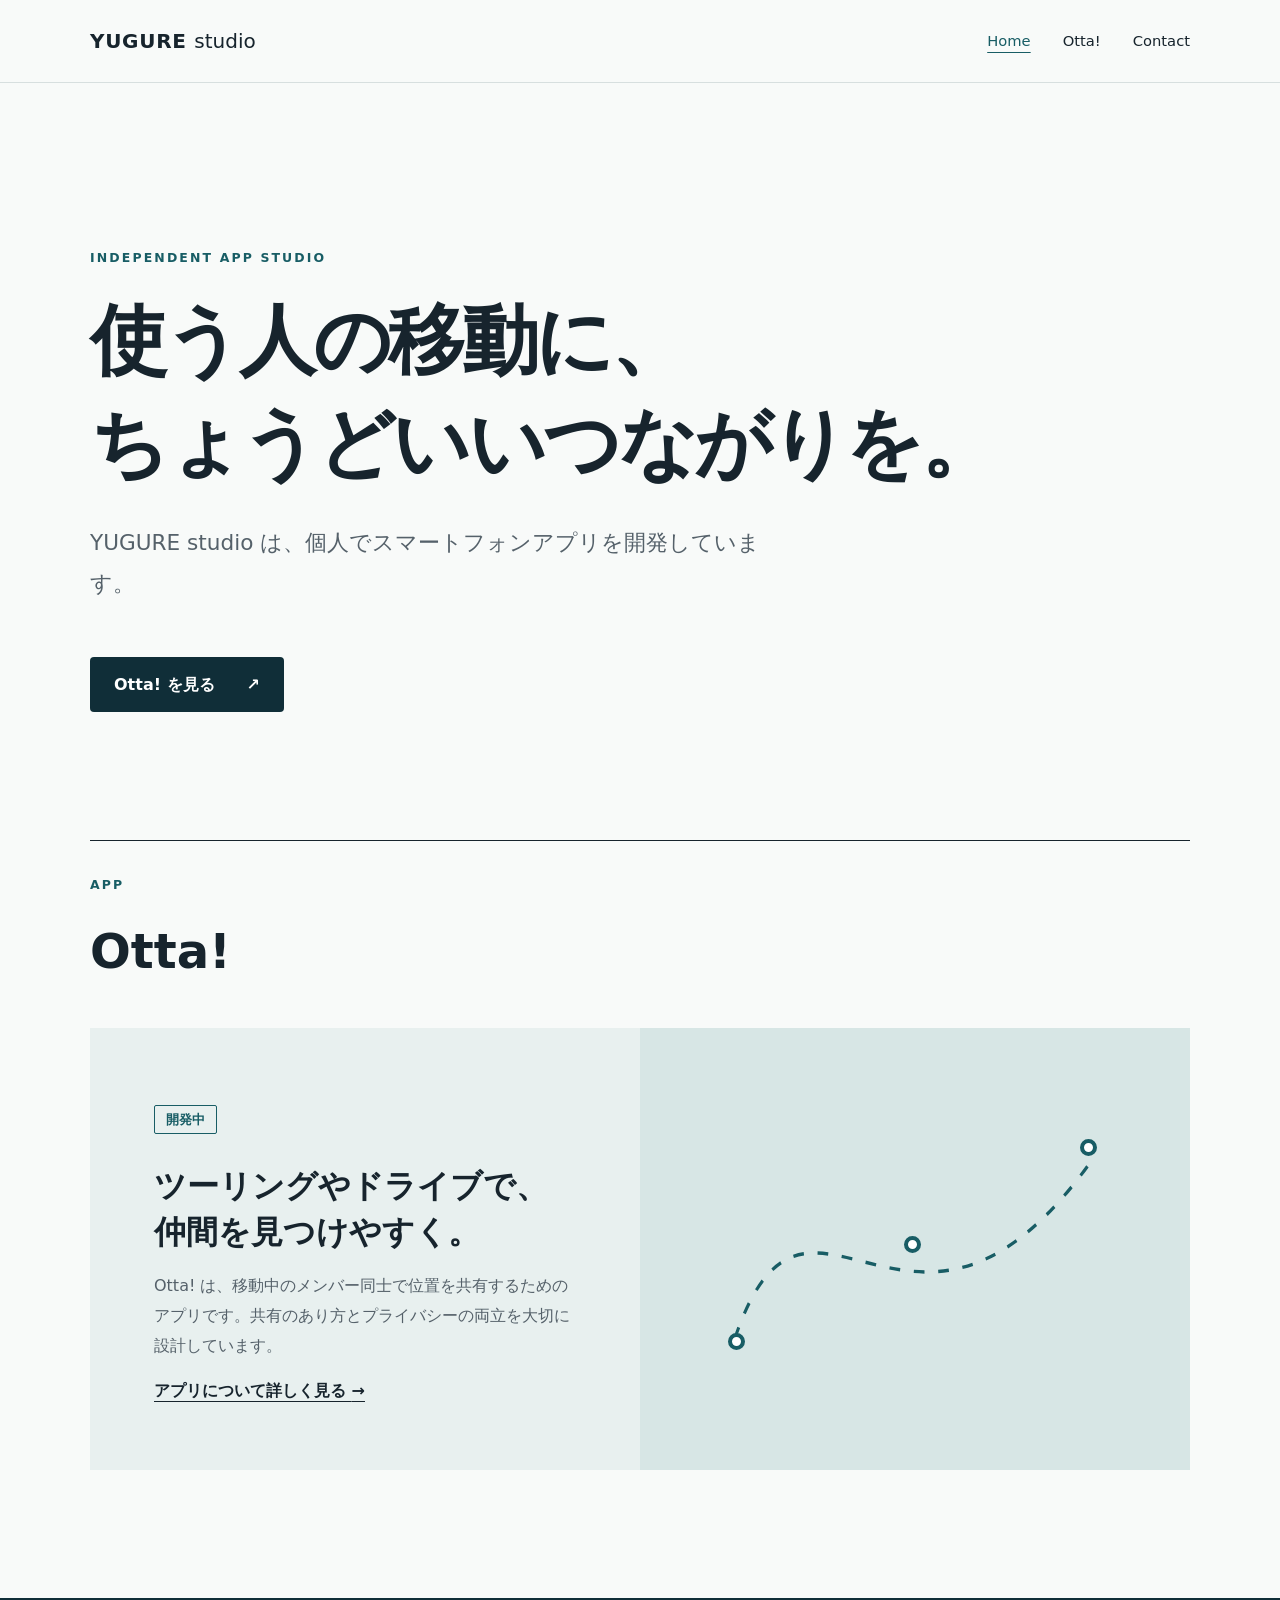
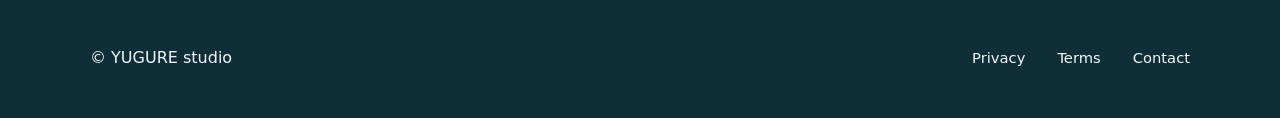
==== index.html @ 0eb9c35b "Add files via upload" ====
<!doctype html>
<html lang="ja"><head><meta charset="utf-8"><meta name="viewport" content="width=device-width, initial-scale=1"><meta name="description" content="YUGURE studio の公式サイト。開発中のアプリ Otta! を紹介します。"><title>YUGURE studio</title><link rel="icon" type="image/svg+xml" href="assets/favicon.svg"><link rel="stylesheet" href="assets/style.css"></head>
<body><a class="skip" href="#main">本文へ移動</a><header class="site-header"><div class="wrap header-inner"><a class="brand" href="./">YUGURE <span>studio</span></a><nav aria-label="メインメニュー"><a aria-current="page" href="./">Home</a><a href="apps/otta/">Otta!</a><a href="contact/">Contact</a></nav></div></header>
<main id="main"><section class="hero wrap"><p class="eyebrow">INDEPENDENT APP STUDIO</p><h1>使う人の移動に、<br>ちょうどいいつながりを。</h1><p class="lead">YUGURE studio は、個人でスマートフォンアプリを開発しています。</p><a class="button" href="apps/otta/">Otta! を見る <span aria-hidden="true">↗</span></a></section><section class="wrap section"><div class="section-heading"><p class="eyebrow">APP</p><h2>Otta!</h2></div><div class="feature"><div><p class="tag">開発中</p><h3>ツーリングやドライブで、仲間を見つけやすく。</h3><p>Otta! は、移動中のメンバー同士で位置を共有するためのアプリです。共有のあり方とプライバシーの両立を大切に設計しています。</p><a class="text-link" href="apps/otta/">アプリについて詳しく見る <span aria-hidden="true">→</span></a></div><div class="motif" aria-hidden="true"><span class="route-dot one"></span><span class="route-dot two"></span><span class="route-dot three"></span><svg viewBox="0 0 360 260" preserveAspectRatio="none"><path d="M62 183 C110 55 178 230 298 75"/></svg></div></div></section></main>
<footer class="footer"><div class="wrap footer-inner"><span>© YUGURE studio</span><div><a href="apps/otta/privacy/">Privacy</a><a href="apps/otta/terms/">Terms</a><a href="contact/">Contact</a></div></div></footer></body></html>
---- assets/style.css ----
:root{color-scheme:light;--ink:#17242d;--muted:#55616a;--line:#d7dfdf;--paper:#f8faf9;--accent:#185d65;--dark:#102e38}*{box-sizing:border-box}html{scroll-behavior:smooth}body{margin:0;background:var(--paper);color:var(--ink);font-family:system-ui,-apple-system,"Yu Gothic",Meiryo,sans-serif;font-size:1rem;line-height:1.85}a{color:inherit}a:focus-visible{outline:3px solid #f2a651;outline-offset:4px}.wrap{width:min(100% - 3rem,1100px);margin-inline:auto}.skip{position:absolute;left:1rem;top:-5rem;background:#fff;padding:.5rem 1rem;z-index:10}.skip:focus{top:1rem}.site-header{border-bottom:1px solid var(--line);background:rgba(248,250,249,.96)}.header-inner{min-height:82px;display:flex;align-items:center;justify-content:space-between;gap:2rem}.brand{text-decoration:none;font-size:1.25rem;font-weight:800;letter-spacing:.035em;white-space:nowrap}.brand span{font-weight:400;letter-spacing:0}.site-header nav,.footer-inner>div{display:flex;gap:clamp(.8rem,3vw,2rem);align-items:center}.site-header nav a,.footer a{text-decoration:none;font-size:.92rem}.site-header nav a:hover,.site-header nav a[aria-current],.footer a:hover{color:var(--accent);text-decoration:underline;text-underline-offset:.4em}.hero{padding-block:clamp(5rem,12vw,10rem) clamp(5rem,10vw,8rem)}.eyebrow{color:var(--accent);font-size:.78rem;font-weight:800;letter-spacing:.17em;line-height:1.5}.hero h1{font-size:clamp(2.35rem,6vw,5rem);line-height:1.35;letter-spacing:-.045em;margin:1.3rem 0 1.6rem}.lead,.page-lead{font-size:clamp(1.05rem,2vw,1.35rem);line-height:1.9;color:var(--muted);max-width:42rem}.button{display:inline-flex;align-items:center;gap:2rem;margin-top:2rem;padding:.8rem 1.5rem;background:var(--dark);color:white;text-decoration:none;font-weight:700;border-radius:4px}.button:hover{background:var(--accent)}.section{padding-bottom:clamp(5rem,10vw,9rem)}.section-heading{border-top:1px solid var(--ink);padding-top:1.4rem}.section-heading h2{font-size:clamp(2rem,4vw,3rem);margin:.2rem 0 2rem}.feature{display:grid;grid-template-columns:1fr 1fr;background:#e8f0ef;min-height:340px}.feature>div:first-child{padding:clamp(1.5rem,5vw,4rem)}.feature h3{font-size:clamp(1.4rem,2.5vw,2rem);line-height:1.45;margin:1rem 0}.feature p:not(.tag){color:var(--muted);max-width:34rem}.tag{display:inline-block;border:1px solid var(--accent);color:var(--accent);border-radius:2px;padding:.1rem .7rem;font-size:.8rem;font-weight:700}.text-link{font-weight:700;text-underline-offset:.3em}.motif{position:relative;overflow:hidden;background:#d7e6e5}.motif svg{position:absolute;inset:0;width:100%;height:100%;fill:none;stroke:var(--accent);stroke-width:2;stroke-dasharray:7 9}.route-dot{position:absolute;width:17px;height:17px;border:4px solid var(--accent);border-radius:50%;background:#fff;z-index:1}.route-dot.one{left:16%;top:69%}.route-dot.two{left:48%;top:47%}.route-dot.three{left:80%;top:25%}.page{padding-block:clamp(4rem,9vw,7rem) clamp(6rem,12vw,9rem);min-height:65vh}.page h1{font-size:clamp(2.3rem,5.5vw,4.5rem);line-height:1.3;letter-spacing:-.04em;margin:1rem 0}.rule{border-top:1px solid var(--ink);margin:4rem 0 0}.content-grid{display:grid;grid-template-columns:minmax(180px,1fr) minmax(0,2fr);gap:2rem;border-bottom:1px solid var(--line);padding:2.3rem 0}.content-grid h2,.legal h2{font-size:1.25rem;line-height:1.5;margin:0}.content-grid p:first-child{margin-top:0}.content-grid p:last-child{margin-bottom:0}.link-list{display:grid}.link-list a{display:flex;justify-content:space-between;border-bottom:1px solid var(--line);padding:.55rem 0;text-decoration:none;font-weight:700}.link-list a:first-child{padding-top:0}.link-list a:hover{color:var(--accent)}.legal{max-width:850px}.legal .page-lead{margin-bottom:2.5rem}.notice{border-left:4px solid var(--accent);padding:1.2rem 1.5rem;background:#e8f0ef;margin:2.5rem 0 4rem}.notice p{margin:.35rem 0 0}.legal section{border-top:1px solid var(--line);padding:2rem 0}.legal section p{color:var(--muted);margin:.8rem 0 0}.legal section a{text-underline-offset:.25em}.back{margin-top:3rem}.footer{background:var(--dark);color:#f1f7f6}.footer-inner{min-height:120px;display:flex;justify-content:space-between;align-items:center;gap:1.5rem}.footer a:hover{color:#a9dddd}@media(max-width:700px){.wrap{width:min(100% - 2rem,1100px)}.header-inner{min-height:72px;align-items:flex-start;flex-direction:column;justify-content:center;gap:.4rem;padding-block:.75rem}.site-header nav{gap:1.25rem}.feature,.content-grid{grid-template-columns:1fr}.motif{min-height:220px}.content-grid{gap:.8rem}.footer-inner{padding-block:2rem;align-items:flex-start;flex-direction:column;min-height:0}.hero{padding-top:5rem}}@media(prefers-reduced-motion:reduce){html{scroll-behavior:auto}}
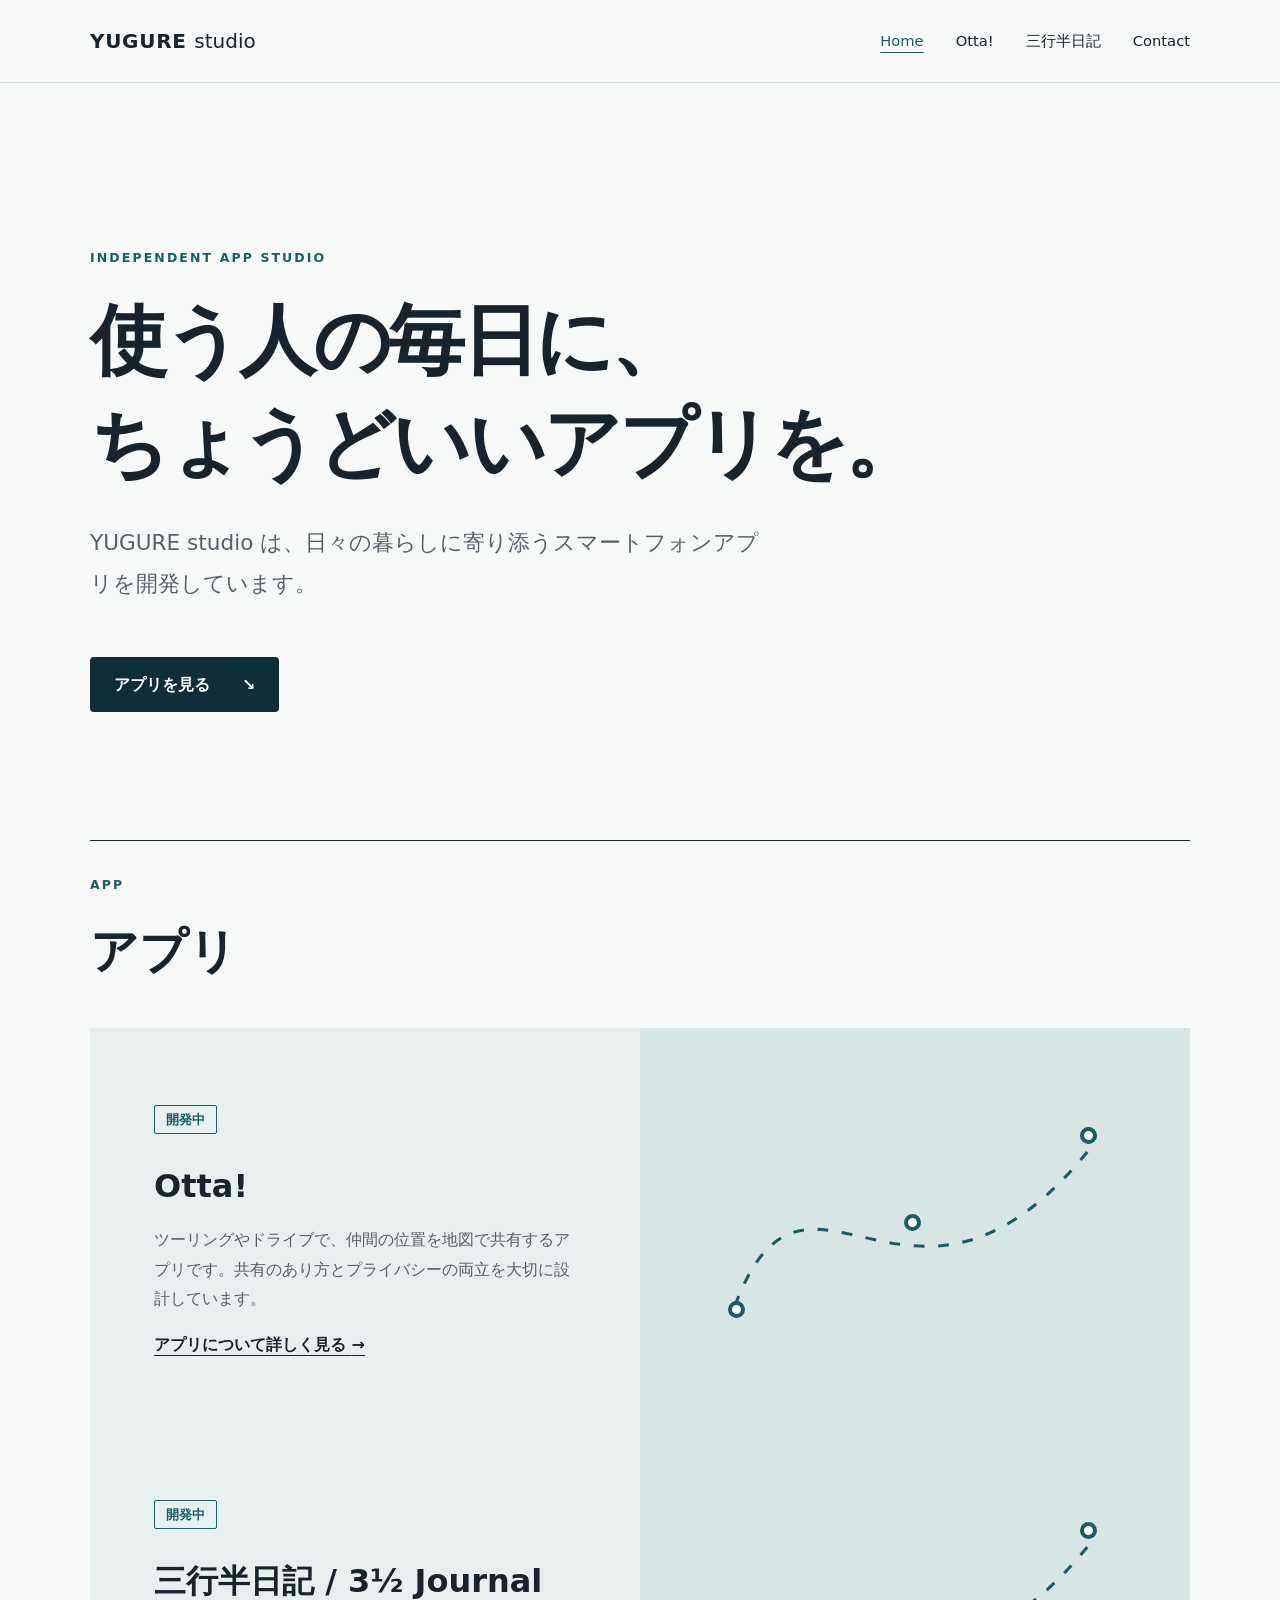
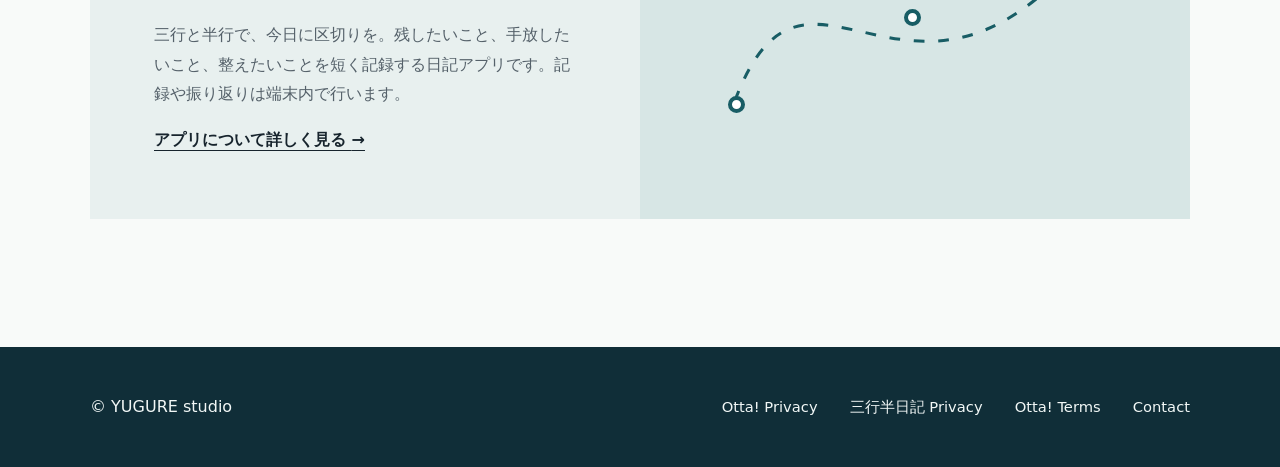
==== commit 34dde6b4: "Revise index.html content and add new app section Updated the description of the YUGURE studio websi" ====
--- a/index.html
+++ b/index.html
@@ -1,5 +1,9 @@
 <!doctype html>
-<html lang="ja"><head><meta charset="utf-8"><meta name="viewport" content="width=device-width, initial-scale=1"><meta name="description" content="YUGURE studio の公式サイト。開発中のアプリ Otta! を紹介します。"><title>YUGURE studio</title><link rel="icon" type="image/svg+xml" href="assets/favicon.svg"><link rel="stylesheet" href="assets/style.css"></head>
-<body><a class="skip" href="#main">本文へ移動</a><header class="site-header"><div class="wrap header-inner"><a class="brand" href="./">YUGURE <span>studio</span></a><nav aria-label="メインメニュー"><a aria-current="page" href="./">Home</a><a href="apps/otta/">Otta!</a><a href="contact/">Contact</a></nav></div></header>
-<main id="main"><section class="hero wrap"><p class="eyebrow">INDEPENDENT APP STUDIO</p><h1>使う人の移動に、<br>ちょうどいいつながりを。</h1><p class="lead">YUGURE studio は、個人でスマートフォンアプリを開発しています。</p><a class="button" href="apps/otta/">Otta! を見る <span aria-hidden="true">↗</span></a></section><section class="wrap section"><div class="section-heading"><p class="eyebrow">APP</p><h2>Otta!</h2></div><div class="feature"><div><p class="tag">開発中</p><h3>ツーリングやドライブで、仲間を見つけやすく。</h3><p>Otta! は、移動中のメンバー同士で位置を共有するためのアプリです。共有のあり方とプライバシーの両立を大切に設計しています。</p><a class="text-link" href="apps/otta/">アプリについて詳しく見る <span aria-hidden="true">→</span></a></div><div class="motif" aria-hidden="true"><span class="route-dot one"></span><span class="route-dot two"></span><span class="route-dot three"></span><svg viewBox="0 0 360 260" preserveAspectRatio="none"><path d="M62 183 C110 55 178 230 298 75"/></svg></div></div></section></main>
-<footer class="footer"><div class="wrap footer-inner"><span>© YUGURE studio</span><div><a href="apps/otta/privacy/">Privacy</a><a href="apps/otta/terms/">Terms</a><a href="contact/">Contact</a></div></div></footer></body></html>
+<html lang="ja">
+<head><meta charset="utf-8"><meta name="viewport" content="width=device-width, initial-scale=1"><meta name="description" content="YUGURE studio が開発するスマートフォンアプリを紹介します。"><title>YUGURE studio</title><link rel="icon" type="image/svg+xml" href="assets/favicon.svg"><link rel="stylesheet" href="assets/style.css"></head>
+<body><a class="skip" href="#main">本文へ移動</a><header class="site-header"><div class="wrap header-inner"><a class="brand" href="./">YUGURE <span>studio</span></a><nav aria-label="メインメニュー"><a aria-current="page" href="./">Home</a><a href="apps/otta/">Otta!</a><a href="apps/mikudari/">三行半日記</a><a href="contact/">Contact</a></nav></div></header>
+<main id="main"><section class="hero wrap"><p class="eyebrow">INDEPENDENT APP STUDIO</p><h1>使う人の毎日に、<br>ちょうどいいアプリを。</h1><p class="lead">YUGURE studio は、日々の暮らしに寄り添うスマートフォンアプリを開発しています。</p><a class="button" href="#apps">アプリを見る <span aria-hidden="true">↘</span></a></section>
+<section id="apps" class="wrap section"><div class="section-heading"><p class="eyebrow">APP</p><h2>アプリ</h2></div>
+<div class="feature"><div><p class="tag">開発中</p><h3>Otta!</h3><p>ツーリングやドライブで、仲間の位置を地図で共有するアプリです。共有のあり方とプライバシーの両立を大切に設計しています。</p><a class="text-link" href="apps/otta/">アプリについて詳しく見る <span aria-hidden="true">→</span></a></div><div class="motif" aria-hidden="true"><span class="route-dot one"></span><span class="route-dot two"></span><span class="route-dot three"></span><svg viewBox="0 0 360 260" preserveAspectRatio="none"><path d="M62 183 C110 55 178 230 298 75"/></svg></div></div>
+<div class="feature"><div><p class="tag">開発中</p><h3>三行半日記 / 3½ Journal</h3><p>三行と半行で、今日に区切りを。残したいこと、手放したいこと、整えたいことを短く記録する日記アプリです。記録や振り返りは端末内で行います。</p><a class="text-link" href="apps/mikudari/">アプリについて詳しく見る <span aria-hidden="true">→</span></a></div><div class="motif" aria-hidden="true"><span class="route-dot one"></span><span class="route-dot two"></span><span class="route-dot three"></span><svg viewBox="0 0 360 260" preserveAspectRatio="none"><path d="M62 183 C110 55 178 230 298 75"/></svg></div></div></section></main>
+<footer class="footer"><div class="wrap footer-inner"><span>© YUGURE studio</span><div><a href="apps/otta/privacy/">Otta! Privacy</a><a href="apps/mikudari/privacy/">三行半日記 Privacy</a><a href="apps/otta/terms/">Otta! Terms</a><a href="contact/">Contact</a></div></div></footer></body></html>
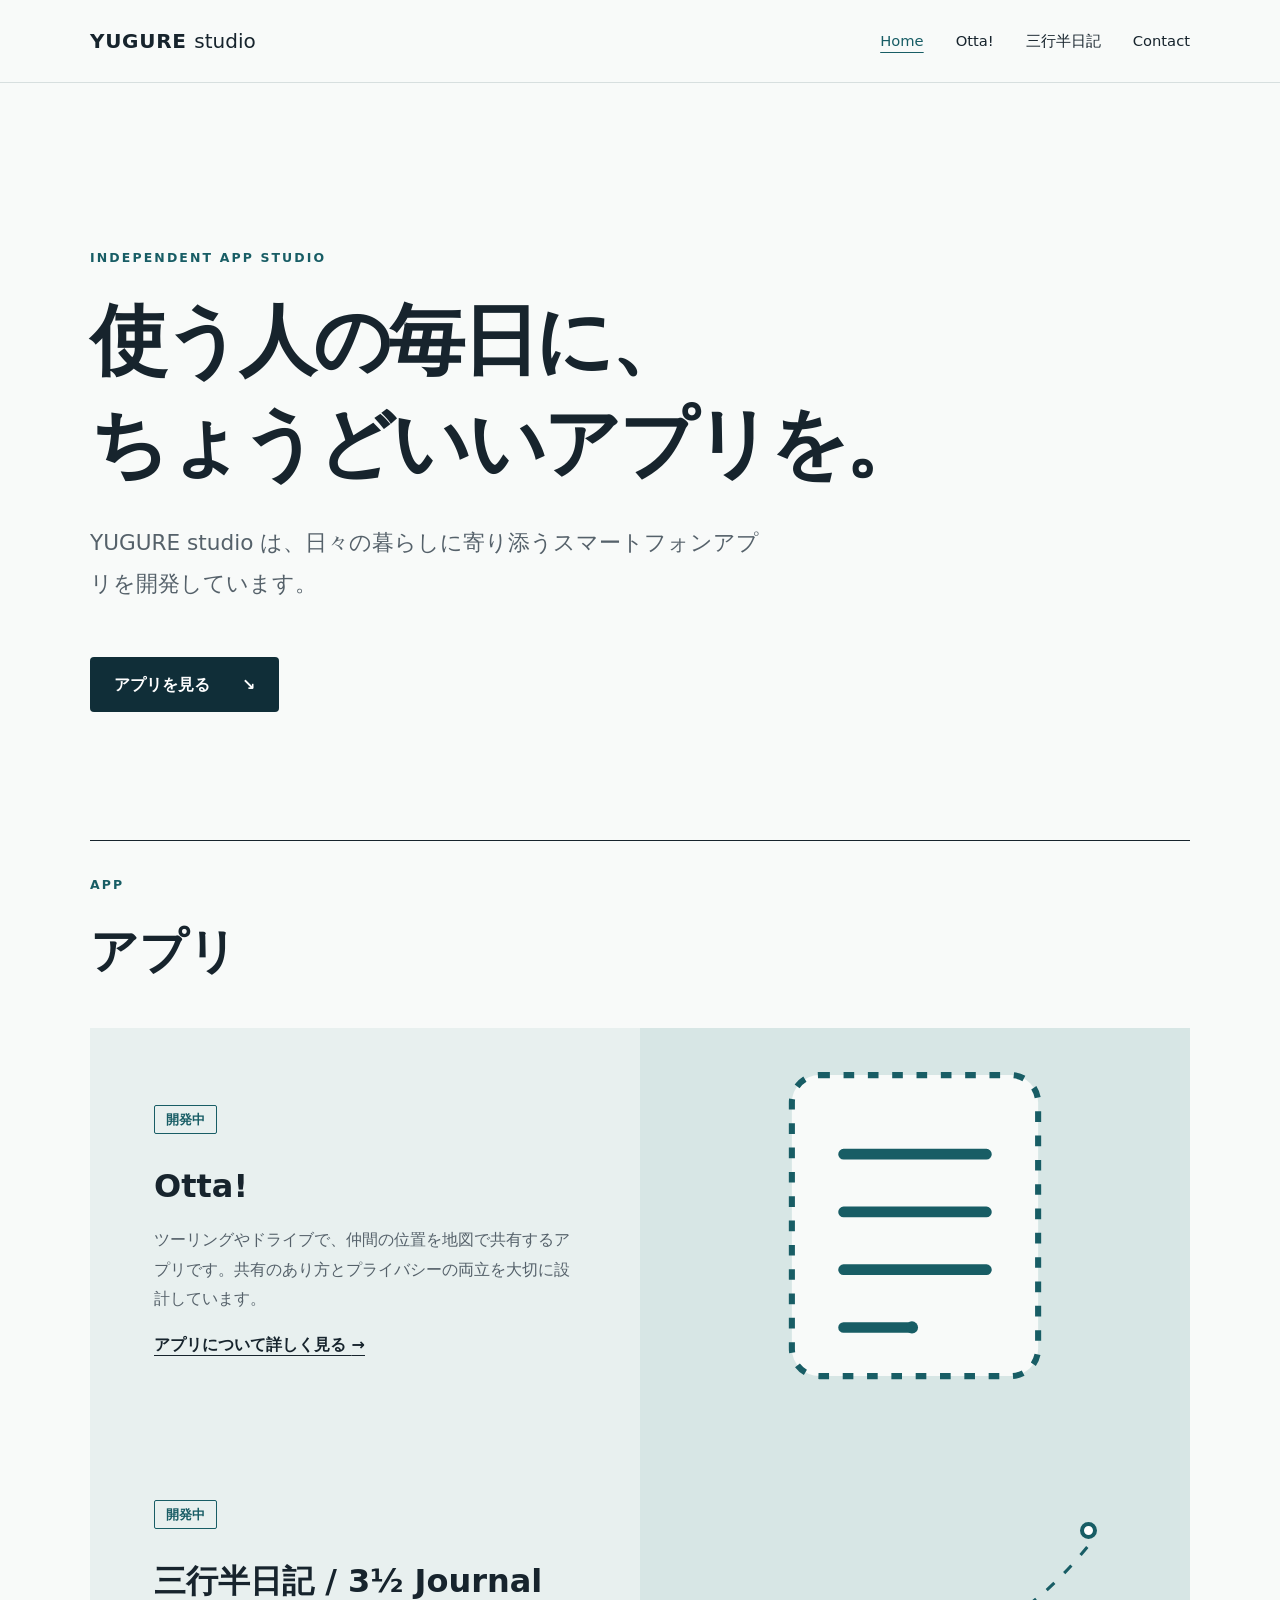
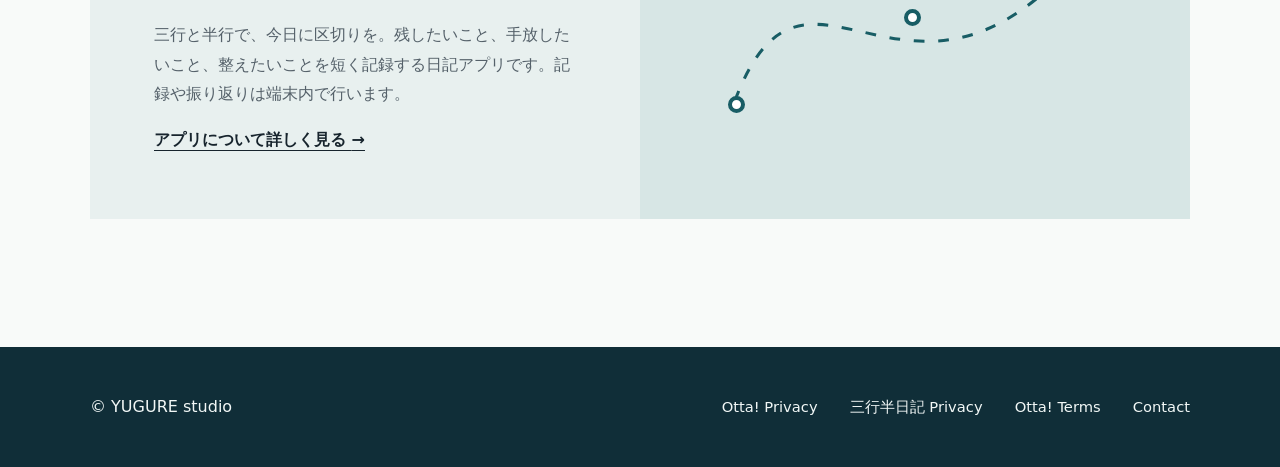
==== commit ea43e288: "Unify site navigation and update journal illustration" ====
--- a/index.html
+++ b/index.html
@@ -1,9 +1,9 @@
 <!doctype html>
-<html lang="ja">
-<head><meta charset="utf-8"><meta name="viewport" content="width=device-width, initial-scale=1"><meta name="description" content="YUGURE studio が開発するスマートフォンアプリを紹介します。"><title>YUGURE studio</title><link rel="icon" type="image/svg+xml" href="assets/favicon.svg"><link rel="stylesheet" href="assets/style.css"></head>
-<body><a class="skip" href="#main">本文へ移動</a><header class="site-header"><div class="wrap header-inner"><a class="brand" href="./">YUGURE <span>studio</span></a><nav aria-label="メインメニュー"><a aria-current="page" href="./">Home</a><a href="apps/otta/">Otta!</a><a href="apps/mikudari/">三行半日記</a><a href="contact/">Contact</a></nav></div></header>
+<html lang="ja"><head><meta charset="utf-8"><meta name="viewport" content="width=device-width, initial-scale=1"><meta name="description" content="YUGURE studio が開発するスマートフォンアプリを紹介します。"><title>YUGURE studio</title><link rel="icon" type="image/svg+xml" href="assets/favicon.svg"><link rel="stylesheet" href="assets/style.css"></head>
+<body><a class="skip" href="#main">本文へ移動</a><header class="site-header"><div class="wrap header-inner"><a class="brand" href="./">YUGURE <span>studio</span></a><nav aria-label="メインメニュー"><a aria-current="page" href="/">Home</a><a href="/apps/otta/">Otta!</a><a href="/apps/mikudari/">三行半日記</a><a href="/contact/">Contact</a></nav></div></header>
 <main id="main"><section class="hero wrap"><p class="eyebrow">INDEPENDENT APP STUDIO</p><h1>使う人の毎日に、<br>ちょうどいいアプリを。</h1><p class="lead">YUGURE studio は、日々の暮らしに寄り添うスマートフォンアプリを開発しています。</p><a class="button" href="#apps">アプリを見る <span aria-hidden="true">↘</span></a></section>
 <section id="apps" class="wrap section"><div class="section-heading"><p class="eyebrow">APP</p><h2>アプリ</h2></div>
-<div class="feature"><div><p class="tag">開発中</p><h3>Otta!</h3><p>ツーリングやドライブで、仲間の位置を地図で共有するアプリです。共有のあり方とプライバシーの両立を大切に設計しています。</p><a class="text-link" href="apps/otta/">アプリについて詳しく見る <span aria-hidden="true">→</span></a></div><div class="motif" aria-hidden="true"><span class="route-dot one"></span><span class="route-dot two"></span><span class="route-dot three"></span><svg viewBox="0 0 360 260" preserveAspectRatio="none"><path d="M62 183 C110 55 178 230 298 75"/></svg></div></div>
-<div class="feature"><div><p class="tag">開発中</p><h3>三行半日記 / 3½ Journal</h3><p>三行と半行で、今日に区切りを。残したいこと、手放したいこと、整えたいことを短く記録する日記アプリです。記録や振り返りは端末内で行います。</p><a class="text-link" href="apps/mikudari/">アプリについて詳しく見る <span aria-hidden="true">→</span></a></div><div class="motif" aria-hidden="true"><span class="route-dot one"></span><span class="route-dot two"></span><span class="route-dot three"></span><svg viewBox="0 0 360 260" preserveAspectRatio="none"><path d="M62 183 C110 55 178 230 298 75"/></svg></div></div></section></main>
-<footer class="footer"><div class="wrap footer-inner"><span>© YUGURE studio</span><div><a href="apps/otta/privacy/">Otta! Privacy</a><a href="apps/mikudari/privacy/">三行半日記 Privacy</a><a href="apps/otta/terms/">Otta! Terms</a><a href="contact/">Contact</a></div></div></footer></body></html>
+<div class="feature"><div><p class="tag">開発中</p><h3>Otta!</h3><p>ツーリングやドライブで、仲間の位置を地図で共有するアプリです。共有のあり方とプライバシーの両立を大切に設計しています。</p><a class="text-link" href="apps/otta/">アプリについて詳しく見る <span aria-hidden="true">→</span></a></div><div class="motif journal-motif" aria-hidden="true"><svg viewBox="0 0 360 260" preserveAspectRatio="xMidYMid meet"><rect x="99" y="31" width="162" height="198" rx="18" fill="#f8faf9" stroke="#185d65" stroke-width="4"></rect><path d="M133 83h94M133 121h94M133 159h94M133 197h45" stroke="#185d65" stroke-width="7" stroke-linecap="round" stroke-dasharray="none"></path><circle cx="178" cy="197" r="4" fill="#185d65" stroke="none"></circle></svg></div></div>
+<div class="feature"><div><p class="tag">開発中</p><h3>三行半日記 / 3½ Journal</h3><p>三行と半行で、今日に区切りを。残したいこと、手放したいこと、整えたいことを短く記録する日記アプリです。記録や振り返りは端末内で行います。</p><a class="text-link" href="apps/mikudari/">アプリについて詳しく見る <span aria-hidden="true">→</span></a></div><div class="motif" aria-hidden="true"><span class="route-dot one"></span><span class="route-dot two"></span><span class="route-dot three"></span><svg viewBox="0 0 360 260" preserveAspectRatio="none"><path d="M62 183 C110 55 178 230 298 75"></path></svg></div></div></section></main>
+<footer class="footer"><div class="wrap footer-inner"><span>© YUGURE studio</span><div><a href="apps/otta/privacy/">Otta! Privacy</a><a href="apps/mikudari/privacy/">三行半日記 Privacy</a><a href="apps/otta/terms/">Otta! Terms</a><a href="contact/">Contact</a></div></div></footer>
+</body></html>
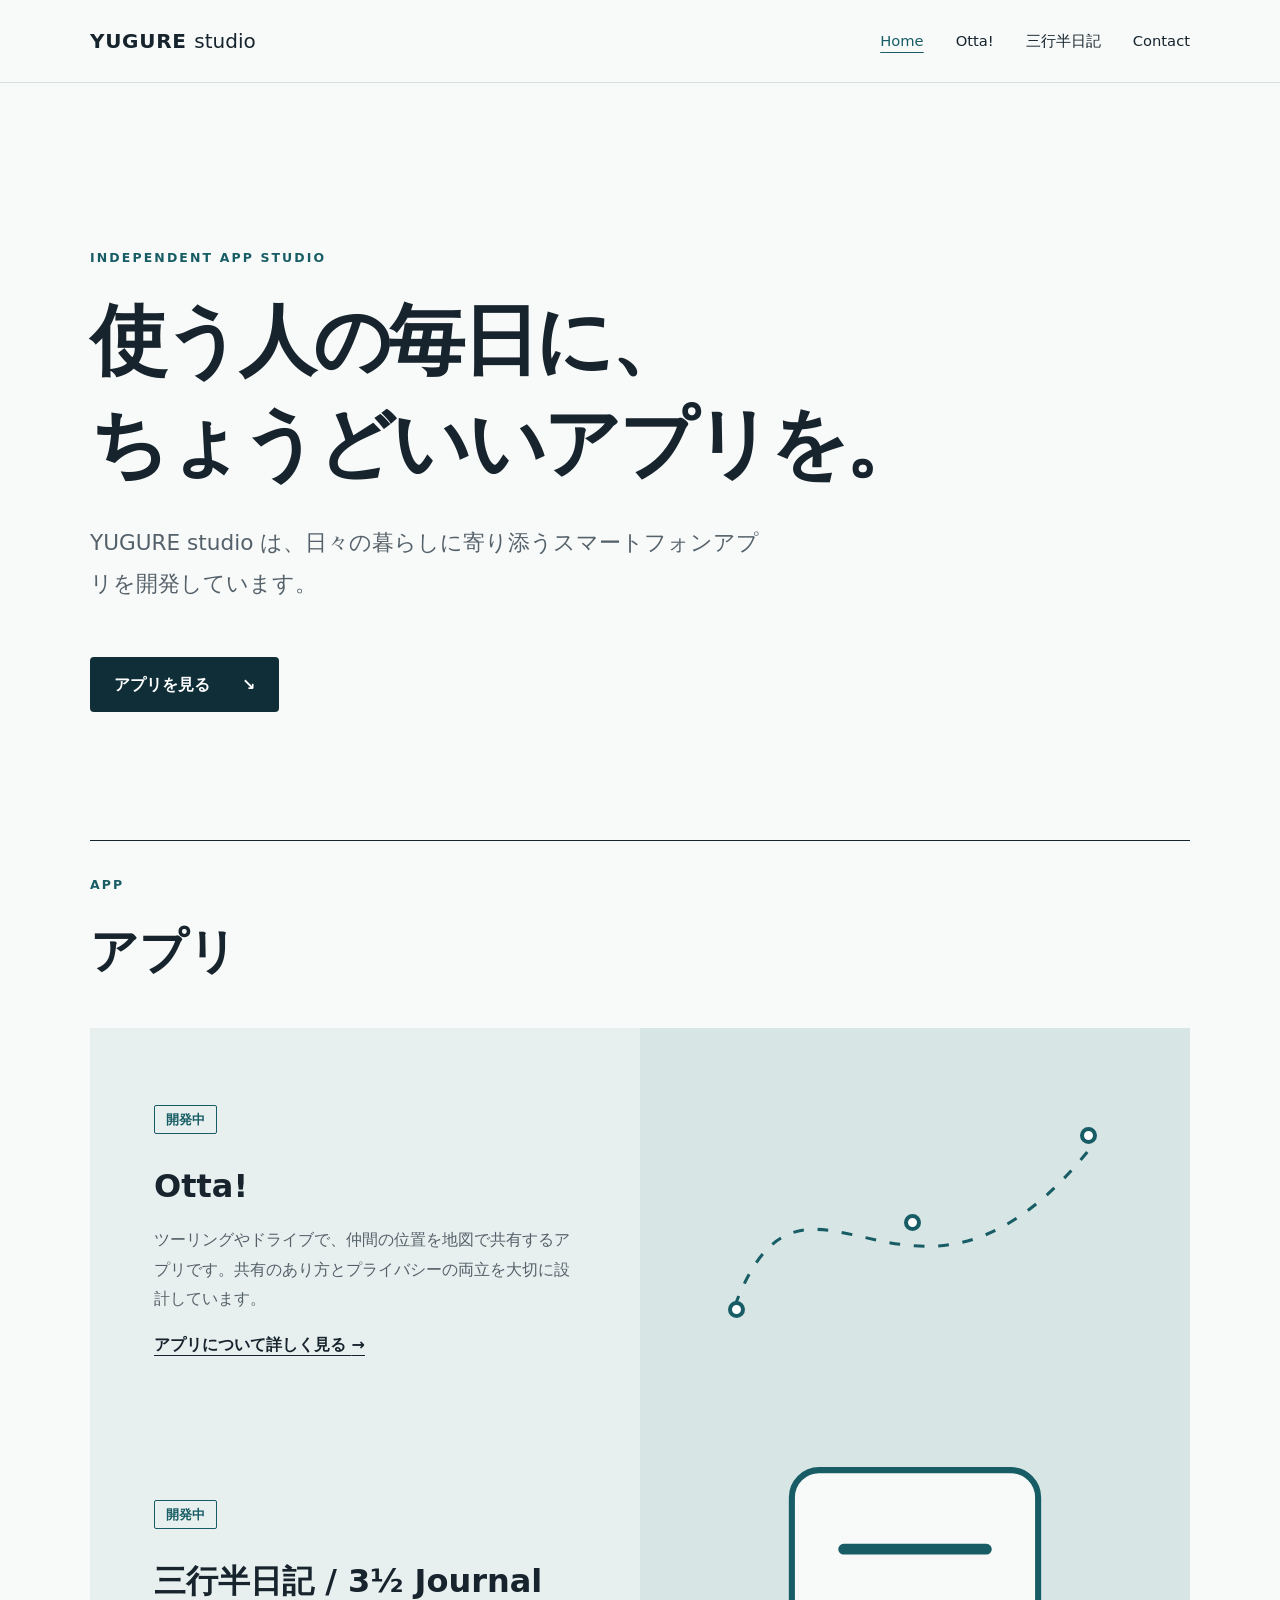
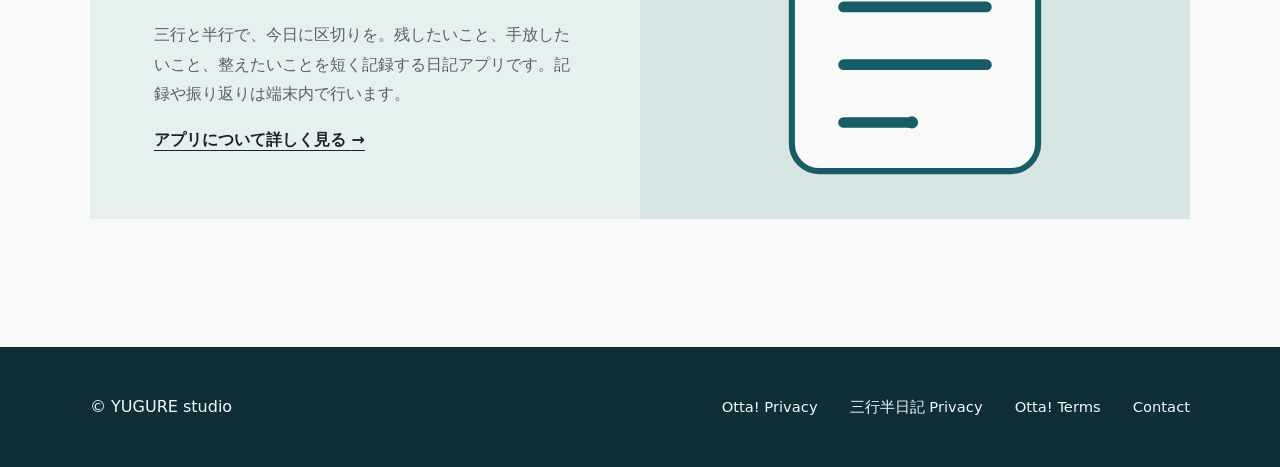
==== commit 9894d3b7: "Place the journal illustration in the correct app card" ====
--- a/index.html
+++ b/index.html
@@ -3,7 +3,7 @@
 <body><a class="skip" href="#main">本文へ移動</a><header class="site-header"><div class="wrap header-inner"><a class="brand" href="./">YUGURE <span>studio</span></a><nav aria-label="メインメニュー"><a aria-current="page" href="/">Home</a><a href="/apps/otta/">Otta!</a><a href="/apps/mikudari/">三行半日記</a><a href="/contact/">Contact</a></nav></div></header>
 <main id="main"><section class="hero wrap"><p class="eyebrow">INDEPENDENT APP STUDIO</p><h1>使う人の毎日に、<br>ちょうどいいアプリを。</h1><p class="lead">YUGURE studio は、日々の暮らしに寄り添うスマートフォンアプリを開発しています。</p><a class="button" href="#apps">アプリを見る <span aria-hidden="true">↘</span></a></section>
 <section id="apps" class="wrap section"><div class="section-heading"><p class="eyebrow">APP</p><h2>アプリ</h2></div>
-<div class="feature"><div><p class="tag">開発中</p><h3>Otta!</h3><p>ツーリングやドライブで、仲間の位置を地図で共有するアプリです。共有のあり方とプライバシーの両立を大切に設計しています。</p><a class="text-link" href="apps/otta/">アプリについて詳しく見る <span aria-hidden="true">→</span></a></div><div class="motif journal-motif" aria-hidden="true"><svg viewBox="0 0 360 260" preserveAspectRatio="xMidYMid meet"><rect x="99" y="31" width="162" height="198" rx="18" fill="#f8faf9" stroke="#185d65" stroke-width="4"></rect><path d="M133 83h94M133 121h94M133 159h94M133 197h45" stroke="#185d65" stroke-width="7" stroke-linecap="round" stroke-dasharray="none"></path><circle cx="178" cy="197" r="4" fill="#185d65" stroke="none"></circle></svg></div></div>
-<div class="feature"><div><p class="tag">開発中</p><h3>三行半日記 / 3½ Journal</h3><p>三行と半行で、今日に区切りを。残したいこと、手放したいこと、整えたいことを短く記録する日記アプリです。記録や振り返りは端末内で行います。</p><a class="text-link" href="apps/mikudari/">アプリについて詳しく見る <span aria-hidden="true">→</span></a></div><div class="motif" aria-hidden="true"><span class="route-dot one"></span><span class="route-dot two"></span><span class="route-dot three"></span><svg viewBox="0 0 360 260" preserveAspectRatio="none"><path d="M62 183 C110 55 178 230 298 75"></path></svg></div></div></section></main>
+<div class="feature"><div><p class="tag">開発中</p><h3>Otta!</h3><p>ツーリングやドライブで、仲間の位置を地図で共有するアプリです。共有のあり方とプライバシーの両立を大切に設計しています。</p><a class="text-link" href="apps/otta/">アプリについて詳しく見る <span aria-hidden="true">→</span></a></div><div class="motif" aria-hidden="true"><span class="route-dot one"></span><span class="route-dot two"></span><span class="route-dot three"></span><svg viewBox="0 0 360 260" preserveAspectRatio="none"><path d="M62 183 C110 55 178 230 298 75"></path></svg></div></div>
+<div class="feature"><div><p class="tag">開発中</p><h3>三行半日記 / 3½ Journal</h3><p>三行と半行で、今日に区切りを。残したいこと、手放したいこと、整えたいことを短く記録する日記アプリです。記録や振り返りは端末内で行います。</p><a class="text-link" href="apps/mikudari/">アプリについて詳しく見る <span aria-hidden="true">→</span></a></div><div class="motif journal-motif" aria-hidden="true"><svg viewBox="0 0 360 260" preserveAspectRatio="xMidYMid meet"><rect x="99" y="31" width="162" height="198" rx="18" fill="#f8faf9" stroke="#185d65" stroke-width="4" stroke-dasharray="none"></rect><path d="M133 83h94M133 121h94M133 159h94M133 197h45" stroke="#185d65" stroke-width="7" stroke-linecap="round" stroke-dasharray="none"></path><circle cx="178" cy="197" r="4" fill="#185d65" stroke="none"></circle></svg></div></div></section></main>
 <footer class="footer"><div class="wrap footer-inner"><span>© YUGURE studio</span><div><a href="apps/otta/privacy/">Otta! Privacy</a><a href="apps/mikudari/privacy/">三行半日記 Privacy</a><a href="apps/otta/terms/">Otta! Terms</a><a href="contact/">Contact</a></div></div></footer>
 </body></html>
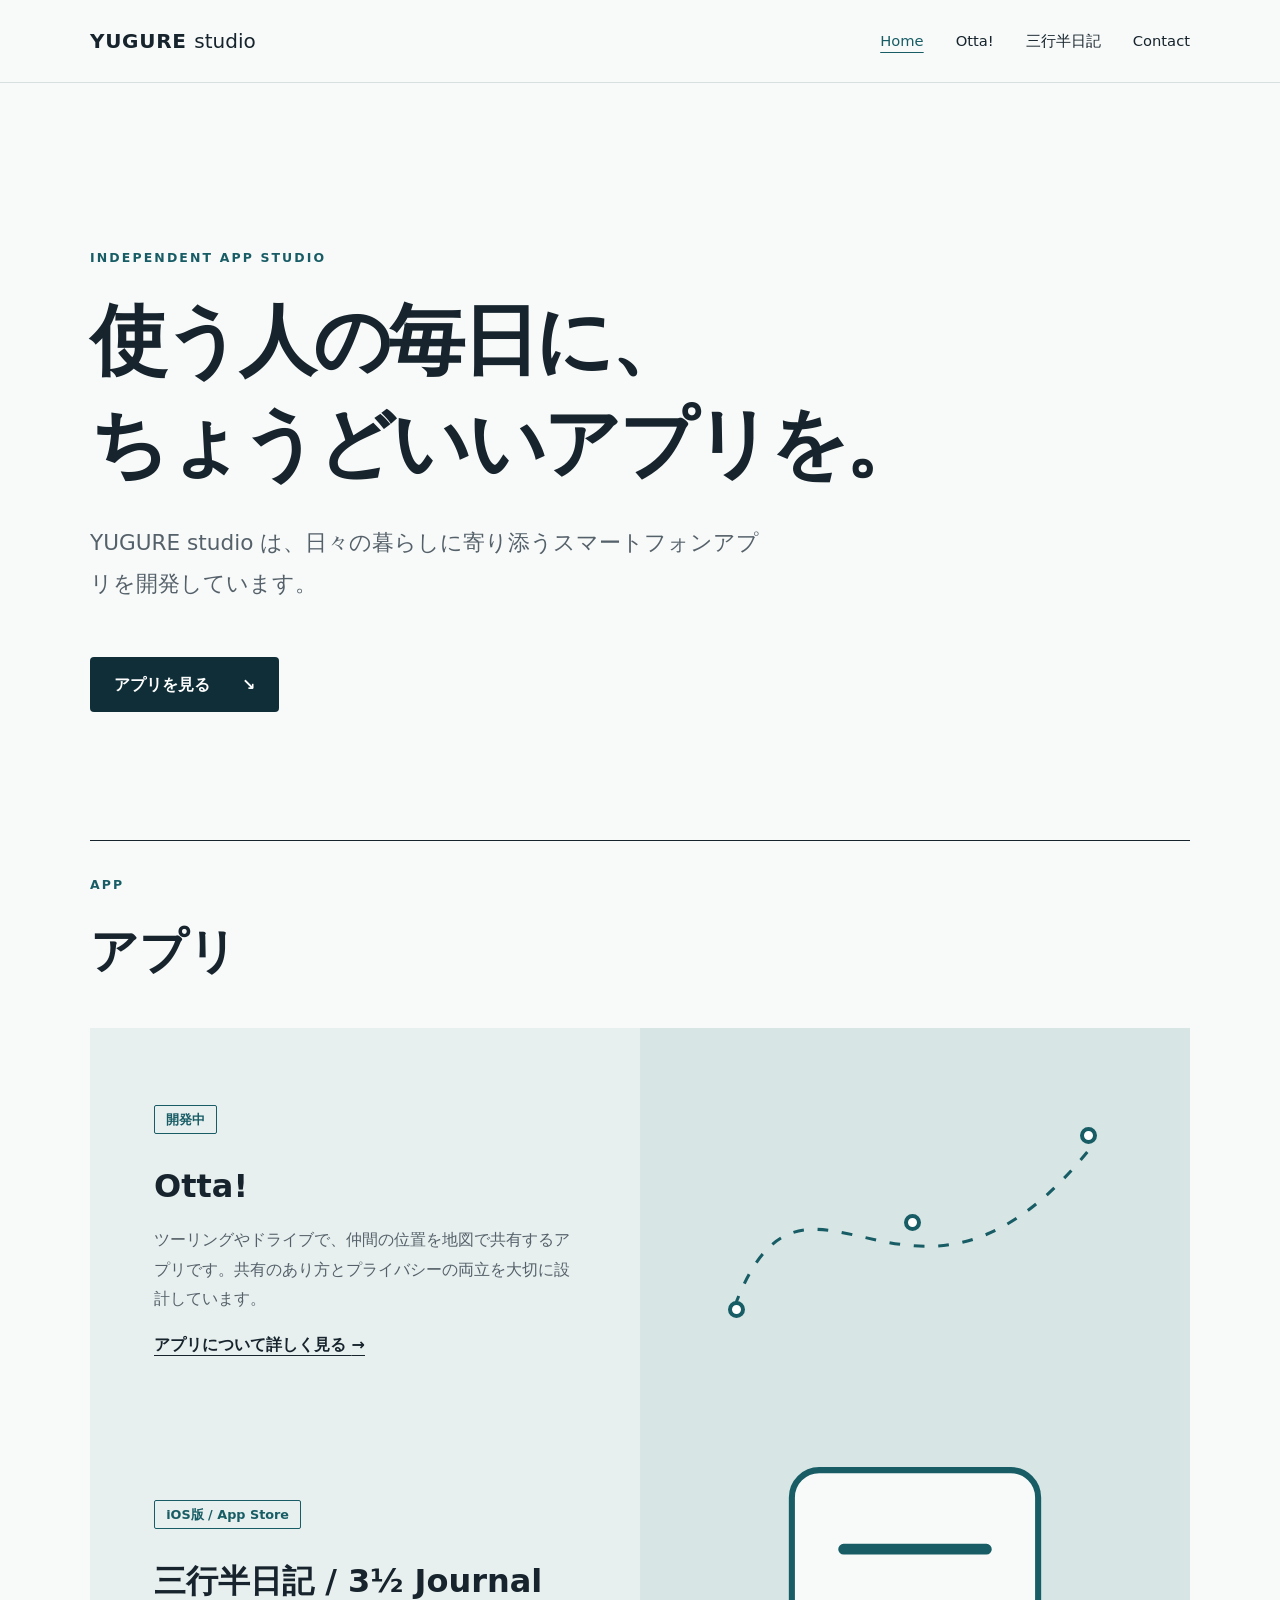
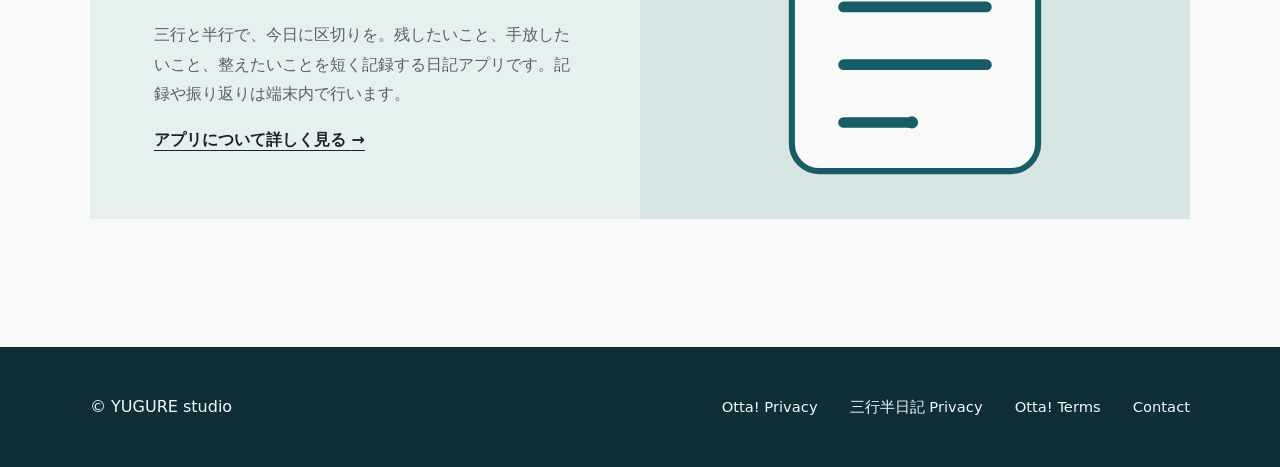
==== commit cdd5457e: "Update MIKUDARI iOS App Store links and bilingual support" ====
--- a/index.html
+++ b/index.html
@@ -4,6 +4,6 @@
 <main id="main"><section class="hero wrap"><p class="eyebrow">INDEPENDENT APP STUDIO</p><h1>使う人の毎日に、<br>ちょうどいいアプリを。</h1><p class="lead">YUGURE studio は、日々の暮らしに寄り添うスマートフォンアプリを開発しています。</p><a class="button" href="#apps">アプリを見る <span aria-hidden="true">↘</span></a></section>
 <section id="apps" class="wrap section"><div class="section-heading"><p class="eyebrow">APP</p><h2>アプリ</h2></div>
 <div class="feature"><div><p class="tag">開発中</p><h3>Otta!</h3><p>ツーリングやドライブで、仲間の位置を地図で共有するアプリです。共有のあり方とプライバシーの両立を大切に設計しています。</p><a class="text-link" href="apps/otta/">アプリについて詳しく見る <span aria-hidden="true">→</span></a></div><div class="motif" aria-hidden="true"><span class="route-dot one"></span><span class="route-dot two"></span><span class="route-dot three"></span><svg viewBox="0 0 360 260" preserveAspectRatio="none"><path d="M62 183 C110 55 178 230 298 75"></path></svg></div></div>
-<div class="feature"><div><p class="tag">開発中</p><h3>三行半日記 / 3½ Journal</h3><p>三行と半行で、今日に区切りを。残したいこと、手放したいこと、整えたいことを短く記録する日記アプリです。記録や振り返りは端末内で行います。</p><a class="text-link" href="apps/mikudari/">アプリについて詳しく見る <span aria-hidden="true">→</span></a></div><div class="motif journal-motif" aria-hidden="true"><svg viewBox="0 0 360 260" preserveAspectRatio="xMidYMid meet"><rect x="99" y="31" width="162" height="198" rx="18" fill="#f8faf9" stroke="#185d65" stroke-width="4" stroke-dasharray="none"></rect><path d="M133 83h94M133 121h94M133 159h94M133 197h45" stroke="#185d65" stroke-width="7" stroke-linecap="round" stroke-dasharray="none"></path><circle cx="178" cy="197" r="4" fill="#185d65" stroke="none"></circle></svg></div></div></section></main>
+<div class="feature"><div><p class="tag">iOS版 / App Store</p><h3>三行半日記 / 3½ Journal</h3><p>三行と半行で、今日に区切りを。残したいこと、手放したいこと、整えたいことを短く記録する日記アプリです。記録や振り返りは端末内で行います。</p><a class="text-link" href="apps/mikudari/">アプリについて詳しく見る <span aria-hidden="true">→</span></a></div><div class="motif journal-motif" aria-hidden="true"><svg viewBox="0 0 360 260" preserveAspectRatio="xMidYMid meet"><rect x="99" y="31" width="162" height="198" rx="18" fill="#f8faf9" stroke="#185d65" stroke-width="4" stroke-dasharray="none"></rect><path d="M133 83h94M133 121h94M133 159h94M133 197h45" stroke="#185d65" stroke-width="7" stroke-linecap="round" stroke-dasharray="none"></path><circle cx="178" cy="197" r="4" fill="#185d65" stroke="none"></circle></svg></div></div></section></main>
 <footer class="footer"><div class="wrap footer-inner"><span>© YUGURE studio</span><div><a href="apps/otta/privacy/">Otta! Privacy</a><a href="apps/mikudari/privacy/">三行半日記 Privacy</a><a href="apps/otta/terms/">Otta! Terms</a><a href="contact/">Contact</a></div></div></footer>
 </body></html>
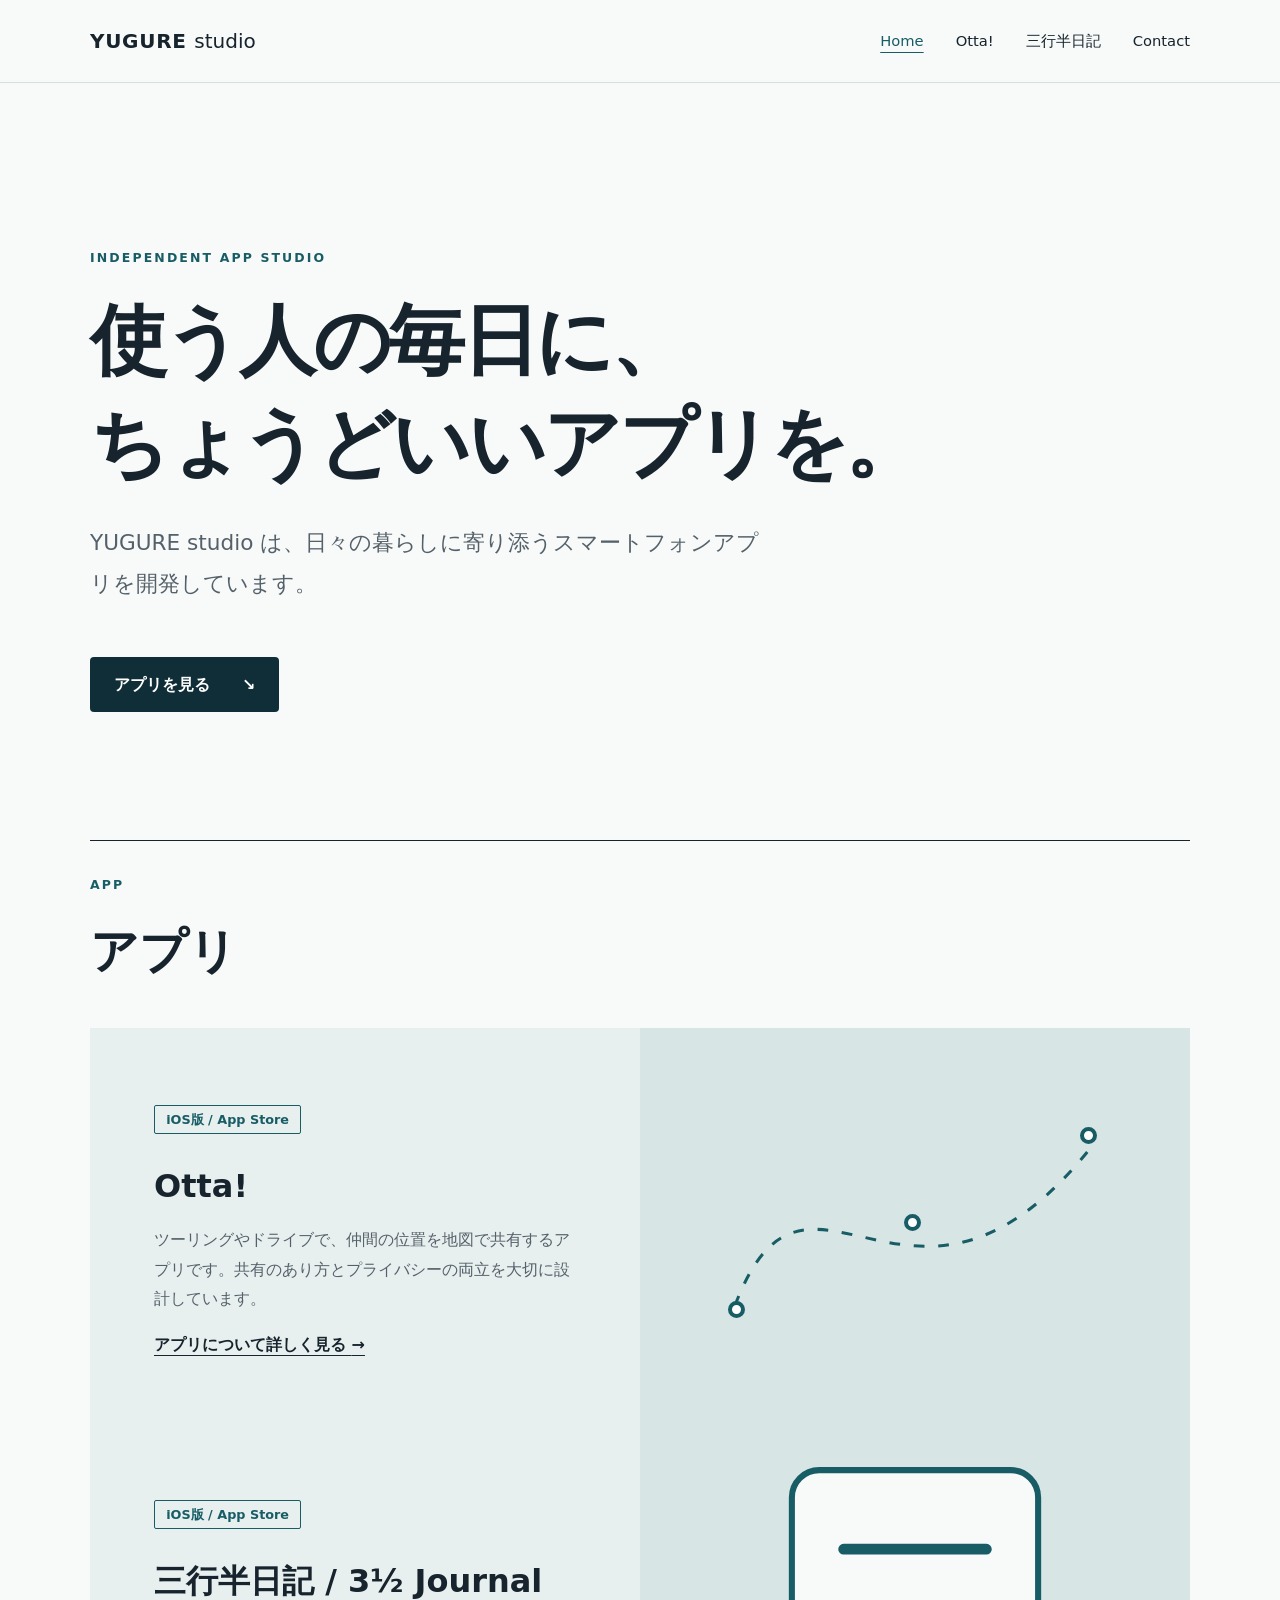
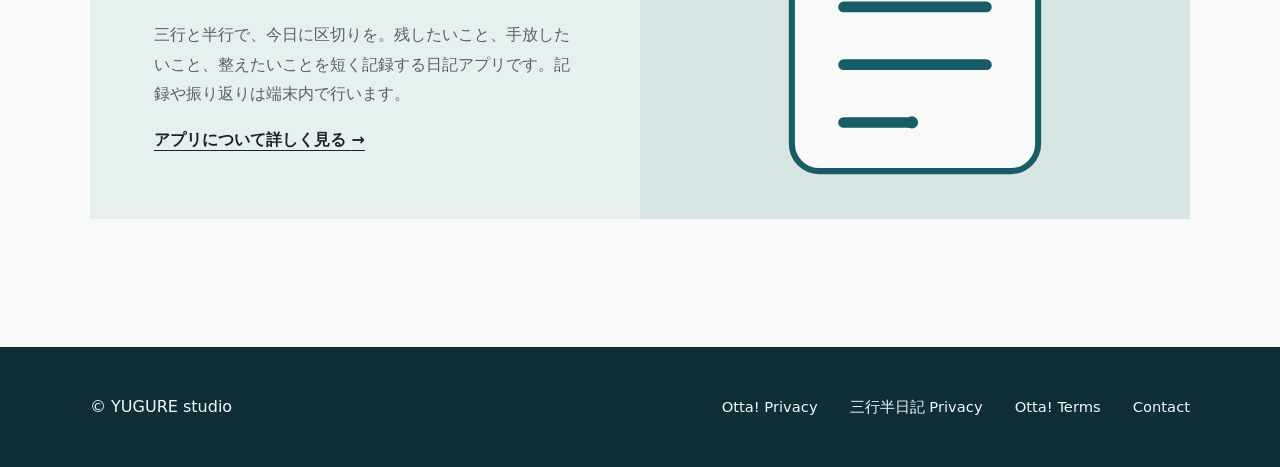
==== commit 0c68b039: "Update Otta iOS listing and Android testing status" ====
--- a/index.html
+++ b/index.html
@@ -3,7 +3,7 @@
 <body><a class="skip" href="#main">本文へ移動</a><header class="site-header"><div class="wrap header-inner"><a class="brand" href="./">YUGURE <span>studio</span></a><nav aria-label="メインメニュー"><a aria-current="page" href="/">Home</a><a href="/apps/otta/">Otta!</a><a href="/apps/mikudari/">三行半日記</a><a href="/contact/">Contact</a></nav></div></header>
 <main id="main"><section class="hero wrap"><p class="eyebrow">INDEPENDENT APP STUDIO</p><h1>使う人の毎日に、<br>ちょうどいいアプリを。</h1><p class="lead">YUGURE studio は、日々の暮らしに寄り添うスマートフォンアプリを開発しています。</p><a class="button" href="#apps">アプリを見る <span aria-hidden="true">↘</span></a></section>
 <section id="apps" class="wrap section"><div class="section-heading"><p class="eyebrow">APP</p><h2>アプリ</h2></div>
-<div class="feature"><div><p class="tag">開発中</p><h3>Otta!</h3><p>ツーリングやドライブで、仲間の位置を地図で共有するアプリです。共有のあり方とプライバシーの両立を大切に設計しています。</p><a class="text-link" href="apps/otta/">アプリについて詳しく見る <span aria-hidden="true">→</span></a></div><div class="motif" aria-hidden="true"><span class="route-dot one"></span><span class="route-dot two"></span><span class="route-dot three"></span><svg viewBox="0 0 360 260" preserveAspectRatio="none"><path d="M62 183 C110 55 178 230 298 75"></path></svg></div></div>
+<div class="feature"><div><p class="tag">iOS版 / App Store</p><h3>Otta!</h3><p>ツーリングやドライブで、仲間の位置を地図で共有するアプリです。共有のあり方とプライバシーの両立を大切に設計しています。</p><a class="text-link" href="apps/otta/">アプリについて詳しく見る <span aria-hidden="true">→</span></a></div><div class="motif" aria-hidden="true"><span class="route-dot one"></span><span class="route-dot two"></span><span class="route-dot three"></span><svg viewBox="0 0 360 260" preserveAspectRatio="none"><path d="M62 183 C110 55 178 230 298 75"></path></svg></div></div>
 <div class="feature"><div><p class="tag">iOS版 / App Store</p><h3>三行半日記 / 3½ Journal</h3><p>三行と半行で、今日に区切りを。残したいこと、手放したいこと、整えたいことを短く記録する日記アプリです。記録や振り返りは端末内で行います。</p><a class="text-link" href="apps/mikudari/">アプリについて詳しく見る <span aria-hidden="true">→</span></a></div><div class="motif journal-motif" aria-hidden="true"><svg viewBox="0 0 360 260" preserveAspectRatio="xMidYMid meet"><rect x="99" y="31" width="162" height="198" rx="18" fill="#f8faf9" stroke="#185d65" stroke-width="4" stroke-dasharray="none"></rect><path d="M133 83h94M133 121h94M133 159h94M133 197h45" stroke="#185d65" stroke-width="7" stroke-linecap="round" stroke-dasharray="none"></path><circle cx="178" cy="197" r="4" fill="#185d65" stroke="none"></circle></svg></div></div></section></main>
 <footer class="footer"><div class="wrap footer-inner"><span>© YUGURE studio</span><div><a href="apps/otta/privacy/">Otta! Privacy</a><a href="apps/mikudari/privacy/">三行半日記 Privacy</a><a href="apps/otta/terms/">Otta! Terms</a><a href="contact/">Contact</a></div></div></footer>
 </body></html>
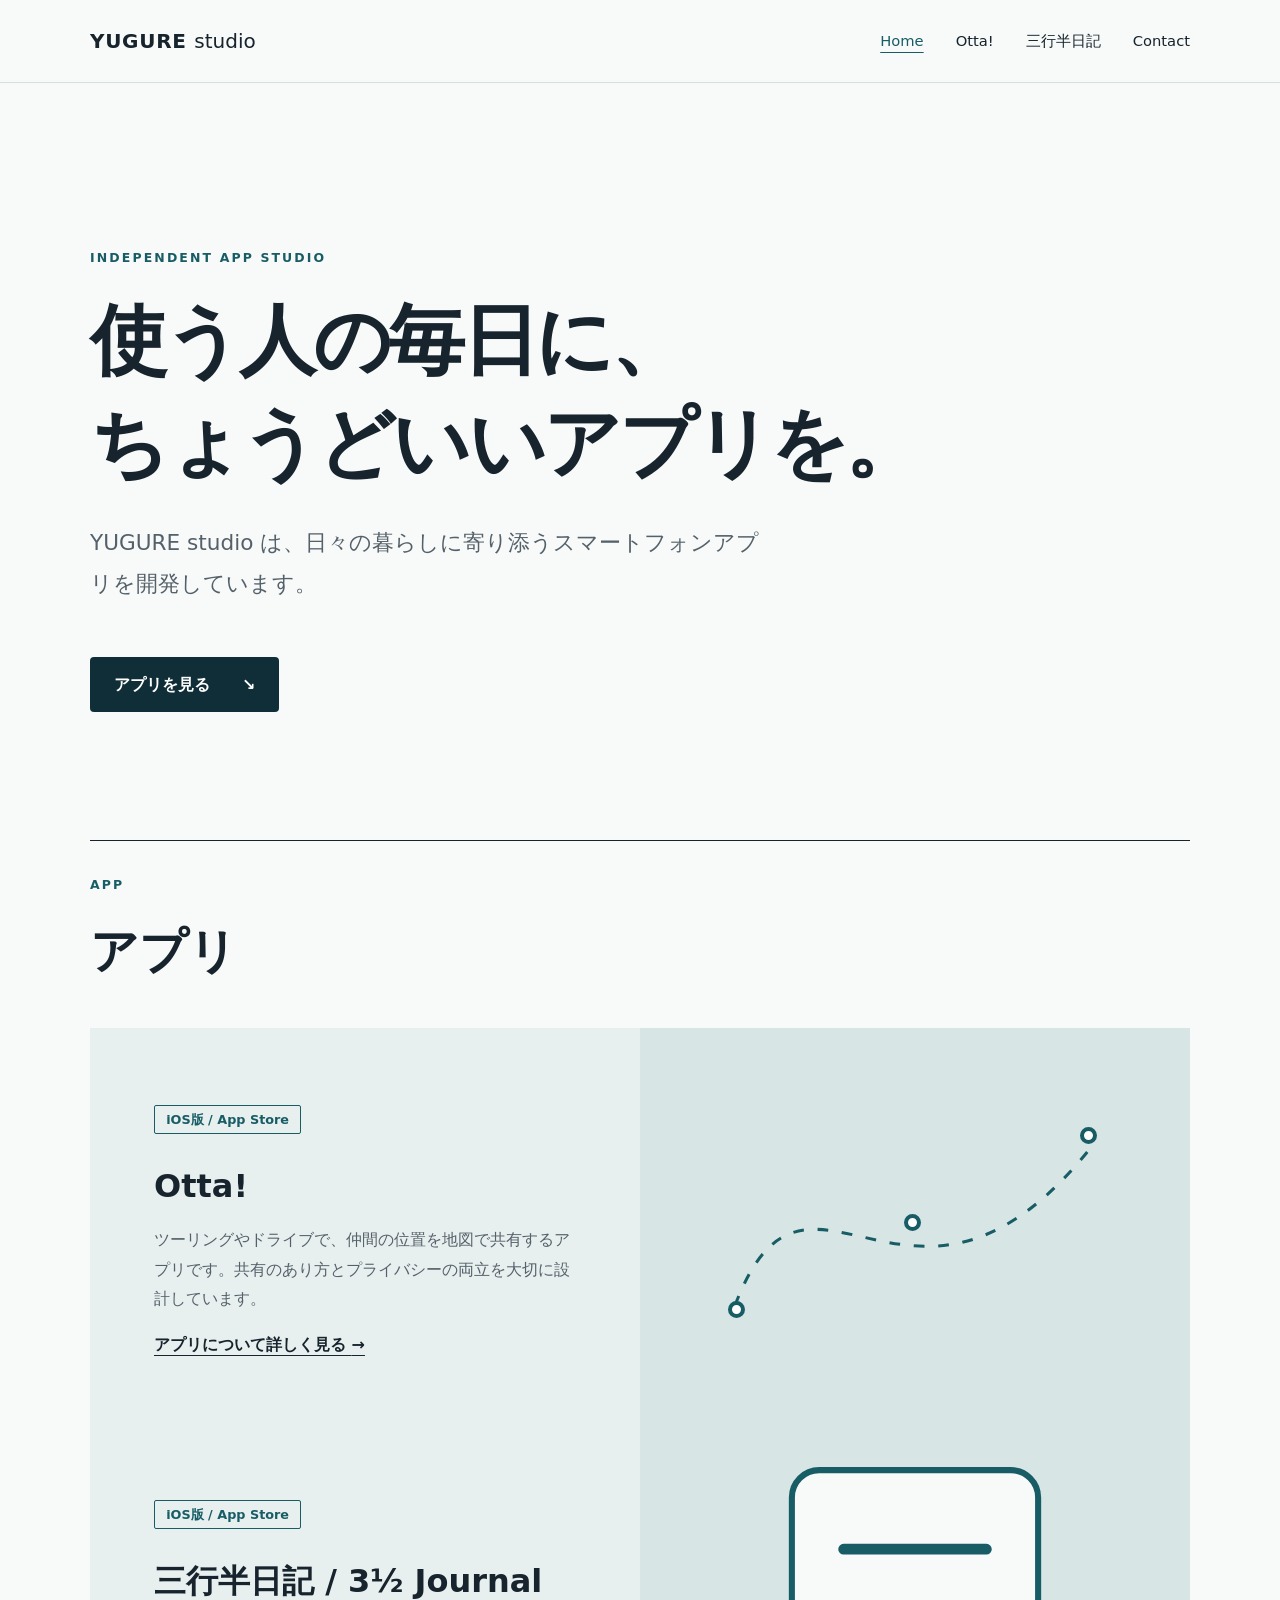
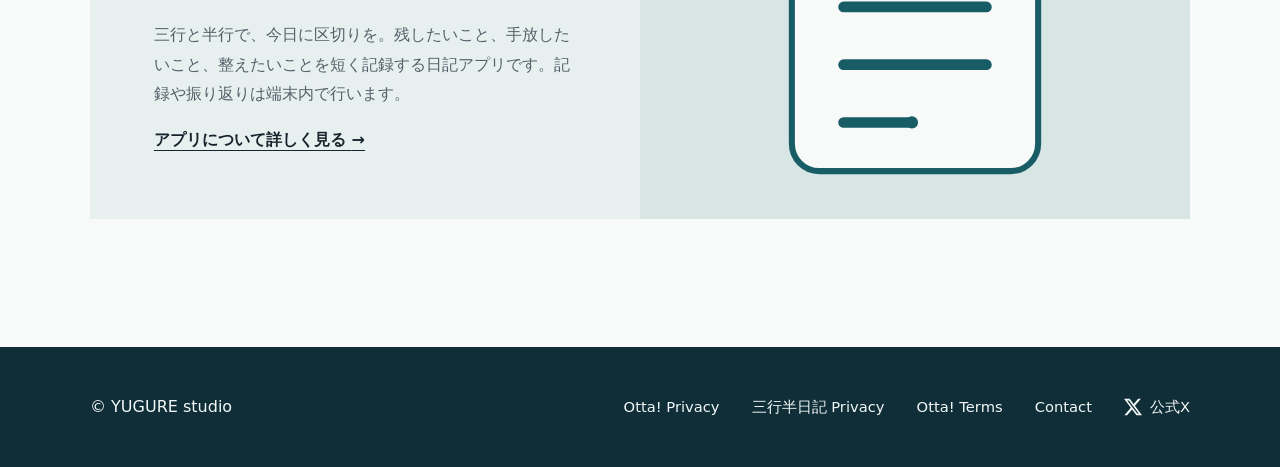
==== commit 47fab2c1: "Add official X link to shared site footers" ====
--- a/index.html
+++ b/index.html
@@ -5,5 +5,5 @@
 <section id="apps" class="wrap section"><div class="section-heading"><p class="eyebrow">APP</p><h2>アプリ</h2></div>
 <div class="feature"><div><p class="tag">iOS版 / App Store</p><h3>Otta!</h3><p>ツーリングやドライブで、仲間の位置を地図で共有するアプリです。共有のあり方とプライバシーの両立を大切に設計しています。</p><a class="text-link" href="apps/otta/">アプリについて詳しく見る <span aria-hidden="true">→</span></a></div><div class="motif" aria-hidden="true"><span class="route-dot one"></span><span class="route-dot two"></span><span class="route-dot three"></span><svg viewBox="0 0 360 260" preserveAspectRatio="none"><path d="M62 183 C110 55 178 230 298 75"></path></svg></div></div>
 <div class="feature"><div><p class="tag">iOS版 / App Store</p><h3>三行半日記 / 3½ Journal</h3><p>三行と半行で、今日に区切りを。残したいこと、手放したいこと、整えたいことを短く記録する日記アプリです。記録や振り返りは端末内で行います。</p><a class="text-link" href="apps/mikudari/">アプリについて詳しく見る <span aria-hidden="true">→</span></a></div><div class="motif journal-motif" aria-hidden="true"><svg viewBox="0 0 360 260" preserveAspectRatio="xMidYMid meet"><rect x="99" y="31" width="162" height="198" rx="18" fill="#f8faf9" stroke="#185d65" stroke-width="4" stroke-dasharray="none"></rect><path d="M133 83h94M133 121h94M133 159h94M133 197h45" stroke="#185d65" stroke-width="7" stroke-linecap="round" stroke-dasharray="none"></path><circle cx="178" cy="197" r="4" fill="#185d65" stroke="none"></circle></svg></div></div></section></main>
-<footer class="footer"><div class="wrap footer-inner"><span>© YUGURE studio</span><div><a href="apps/otta/privacy/">Otta! Privacy</a><a href="apps/mikudari/privacy/">三行半日記 Privacy</a><a href="apps/otta/terms/">Otta! Terms</a><a href="contact/">Contact</a></div></div></footer>
+<footer class="footer"><div class="wrap footer-inner"><span>© YUGURE studio</span><div><a href="apps/otta/privacy/">Otta! Privacy</a><a href="apps/mikudari/privacy/">三行半日記 Privacy</a><a href="apps/otta/terms/">Otta! Terms</a><a href="contact/">Contact</a><a class="social-link" href="https://x.com/YUGUREStudio" aria-label="YUGURE Studio公式X（@YUGUREStudio）"><svg aria-hidden="true" focusable="false" viewBox="0 0 24 24" width="18" height="18"><path fill="currentColor" d="M18.901 1.153h3.68l-8.04 9.19L24 22.846h-7.406l-5.8-7.584-6.64 7.584H.47l8.6-9.835L0 1.154h7.594l5.243 6.932 6.064-6.933Zm-1.29 19.49h2.039L6.487 3.24H4.3l13.31 17.403Z"/></svg><span>公式X</span></a></div></div></footer>
 </body></html>
--- a/assets/style.css
+++ b/assets/style.css
@@ -1 +1,3 @@
 :root{color-scheme:light;--ink:#17242d;--muted:#55616a;--line:#d7dfdf;--paper:#f8faf9;--accent:#185d65;--dark:#102e38}*{box-sizing:border-box}html{scroll-behavior:smooth}body{margin:0;background:var(--paper);color:var(--ink);font-family:system-ui,-apple-system,"Yu Gothic",Meiryo,sans-serif;font-size:1rem;line-height:1.85}a{color:inherit}a:focus-visible{outline:3px solid #f2a651;outline-offset:4px}.wrap{width:min(100% - 3rem,1100px);margin-inline:auto}.skip{position:absolute;left:1rem;top:-5rem;background:#fff;padding:.5rem 1rem;z-index:10}.skip:focus{top:1rem}.site-header{border-bottom:1px solid var(--line);background:rgba(248,250,249,.96)}.header-inner{min-height:82px;display:flex;align-items:center;justify-content:space-between;gap:2rem}.brand{text-decoration:none;font-size:1.25rem;font-weight:800;letter-spacing:.035em;white-space:nowrap}.brand span{font-weight:400;letter-spacing:0}.site-header nav,.footer-inner>div{display:flex;gap:clamp(.8rem,3vw,2rem);align-items:center}.site-header nav a,.footer a{text-decoration:none;font-size:.92rem}.site-header nav a:hover,.site-header nav a[aria-current],.footer a:hover{color:var(--accent);text-decoration:underline;text-underline-offset:.4em}.hero{padding-block:clamp(5rem,12vw,10rem) clamp(5rem,10vw,8rem)}.eyebrow{color:var(--accent);font-size:.78rem;font-weight:800;letter-spacing:.17em;line-height:1.5}.hero h1{font-size:clamp(2.35rem,6vw,5rem);line-height:1.35;letter-spacing:-.045em;margin:1.3rem 0 1.6rem}.lead,.page-lead{font-size:clamp(1.05rem,2vw,1.35rem);line-height:1.9;color:var(--muted);max-width:42rem}.button{display:inline-flex;align-items:center;gap:2rem;margin-top:2rem;padding:.8rem 1.5rem;background:var(--dark);color:white;text-decoration:none;font-weight:700;border-radius:4px}.button:hover{background:var(--accent)}.section{padding-bottom:clamp(5rem,10vw,9rem)}.section-heading{border-top:1px solid var(--ink);padding-top:1.4rem}.section-heading h2{font-size:clamp(2rem,4vw,3rem);margin:.2rem 0 2rem}.feature{display:grid;grid-template-columns:1fr 1fr;background:#e8f0ef;min-height:340px}.feature>div:first-child{padding:clamp(1.5rem,5vw,4rem)}.feature h3{font-size:clamp(1.4rem,2.5vw,2rem);line-height:1.45;margin:1rem 0}.feature p:not(.tag){color:var(--muted);max-width:34rem}.tag{display:inline-block;border:1px solid var(--accent);color:var(--accent);border-radius:2px;padding:.1rem .7rem;font-size:.8rem;font-weight:700}.text-link{font-weight:700;text-underline-offset:.3em}.motif{position:relative;overflow:hidden;background:#d7e6e5}.motif svg{position:absolute;inset:0;width:100%;height:100%;fill:none;stroke:var(--accent);stroke-width:2;stroke-dasharray:7 9}.route-dot{position:absolute;width:17px;height:17px;border:4px solid var(--accent);border-radius:50%;background:#fff;z-index:1}.route-dot.one{left:16%;top:69%}.route-dot.two{left:48%;top:47%}.route-dot.three{left:80%;top:25%}.page{padding-block:clamp(4rem,9vw,7rem) clamp(6rem,12vw,9rem);min-height:65vh}.page h1{font-size:clamp(2.3rem,5.5vw,4.5rem);line-height:1.3;letter-spacing:-.04em;margin:1rem 0}.rule{border-top:1px solid var(--ink);margin:4rem 0 0}.content-grid{display:grid;grid-template-columns:minmax(180px,1fr) minmax(0,2fr);gap:2rem;border-bottom:1px solid var(--line);padding:2.3rem 0}.content-grid h2,.legal h2{font-size:1.25rem;line-height:1.5;margin:0}.content-grid p:first-child{margin-top:0}.content-grid p:last-child{margin-bottom:0}.link-list{display:grid}.link-list a{display:flex;justify-content:space-between;border-bottom:1px solid var(--line);padding:.55rem 0;text-decoration:none;font-weight:700}.link-list a:first-child{padding-top:0}.link-list a:hover{color:var(--accent)}.legal{max-width:850px}.legal .page-lead{margin-bottom:2.5rem}.notice{border-left:4px solid var(--accent);padding:1.2rem 1.5rem;background:#e8f0ef;margin:2.5rem 0 4rem}.notice p{margin:.35rem 0 0}.legal section{border-top:1px solid var(--line);padding:2rem 0}.legal section p{color:var(--muted);margin:.8rem 0 0}.legal section a{text-underline-offset:.25em}.back{margin-top:3rem}.footer{background:var(--dark);color:#f1f7f6}.footer-inner{min-height:120px;display:flex;justify-content:space-between;align-items:center;gap:1.5rem}.footer a:hover{color:#a9dddd}@media(max-width:700px){.wrap{width:min(100% - 2rem,1100px)}.header-inner{min-height:72px;align-items:flex-start;flex-direction:column;justify-content:center;gap:.4rem;padding-block:.75rem}.site-header nav{gap:1.25rem}.feature,.content-grid{grid-template-columns:1fr}.motif{min-height:220px}.content-grid{gap:.8rem}.footer-inner{padding-block:2rem;align-items:flex-start;flex-direction:column;min-height:0}.hero{padding-top:5rem}}@media(prefers-reduced-motion:reduce){html{scroll-behavior:auto}}
+
+.footer-inner>div{flex-wrap:wrap}.footer .social-link{display:inline-flex;align-items:center;gap:.5rem;min-height:44px}.social-link svg{flex:none}
